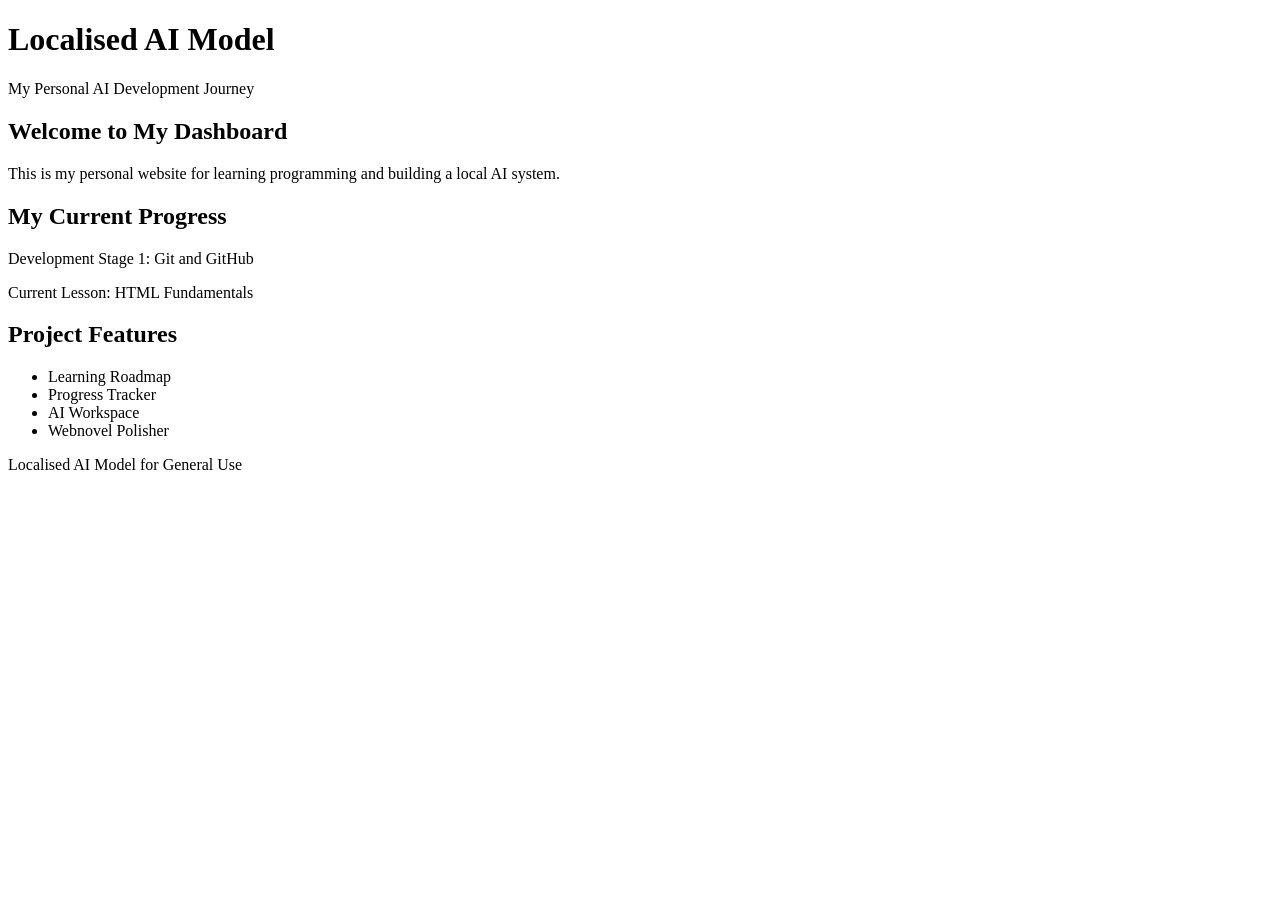
==== index.html @ 41b8c918 "Create index.html" ====
<!DOCTYPE html>
<html lang="en">

<head>
    <meta charset="UTF-8">
    <meta name="viewport"
          content="width=device-width, initial-scale=1.0">

    <title>Localised AI Dashboard</title>
</head>

<body>

    <header>
        <h1>Localised AI Model</h1>
        <p>My Personal AI Development Journey</p>
    </header>

    <main>
        <section>
            <h2>Welcome to My Dashboard</h2>
            <p>
                This is my personal website for learning
                programming and building a local AI system.
            </p>
        </section>

        <section>
            <h2>My Current Progress</h2>
            <p>Development Stage 1: Git and GitHub</p>
            <p>Current Lesson: HTML Fundamentals</p>
        </section>

        <section>
            <h2>Project Features</h2>
            <ul>
                <li>Learning Roadmap</li>
                <li>Progress Tracker</li>
                <li>AI Workspace</li>
                <li>Webnovel Polisher</li>
            </ul>
        </section>
    </main>

    <footer>
        <p>Localised AI Model for General Use</p>
    </footer>

</body>
</html>
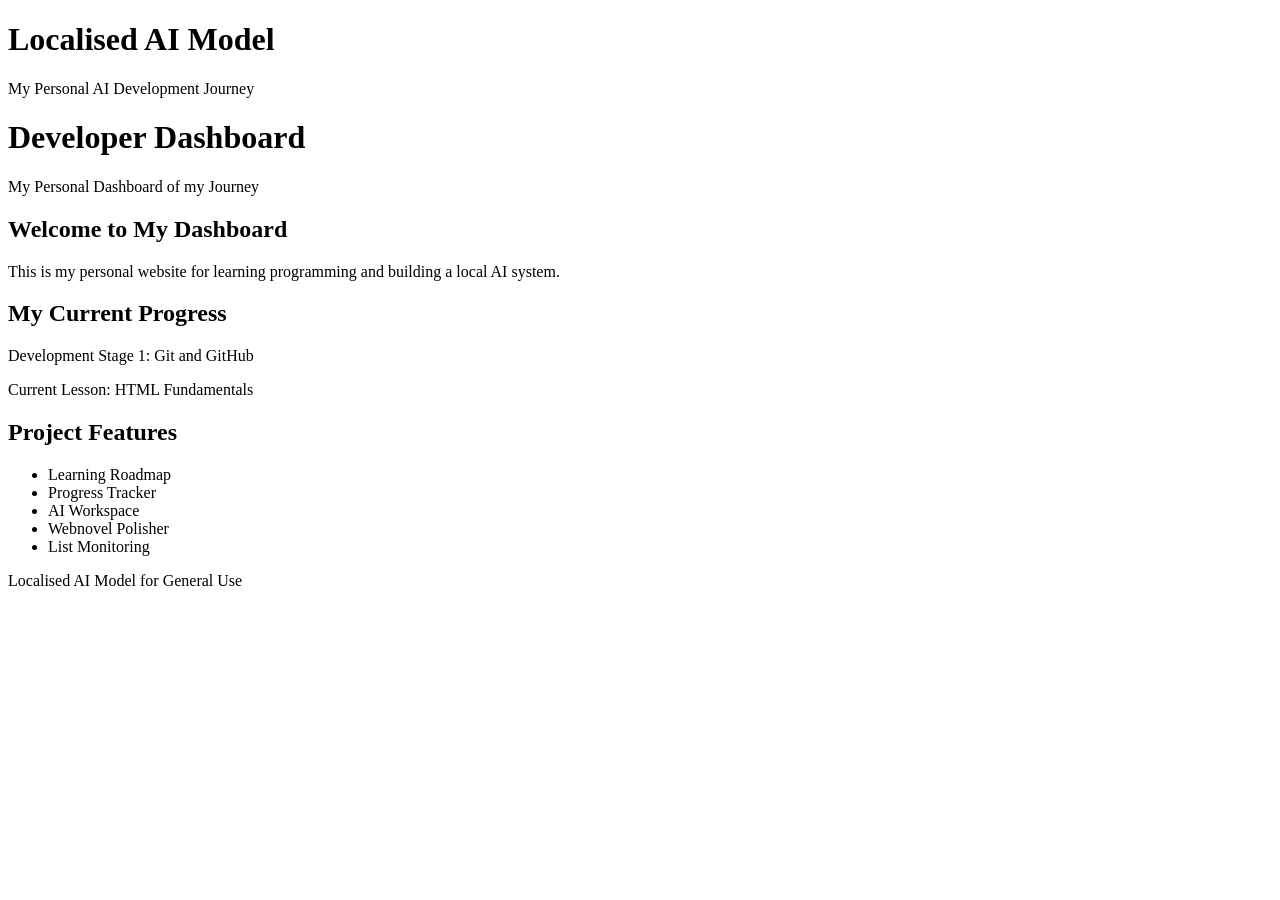
==== commit e7488573: "Personalized Homepage" ====
--- a/index.html
+++ b/index.html
@@ -15,6 +15,11 @@
     <header>
         <h1>Localised AI Model</h1>
         <p>My Personal AI Development Journey</p>
+    </header>
+
+    <header>
+        <h1>Developer Dashboard</h1>
+        <p>My Personal Dashboard of my Journey</p>
     </header>
 
     <main>
@@ -39,6 +44,7 @@
                 <li>Progress Tracker</li>
                 <li>AI Workspace</li>
                 <li>Webnovel Polisher</li>
+                <li>List Monitoring</li>
             </ul>
         </section>
     </main>
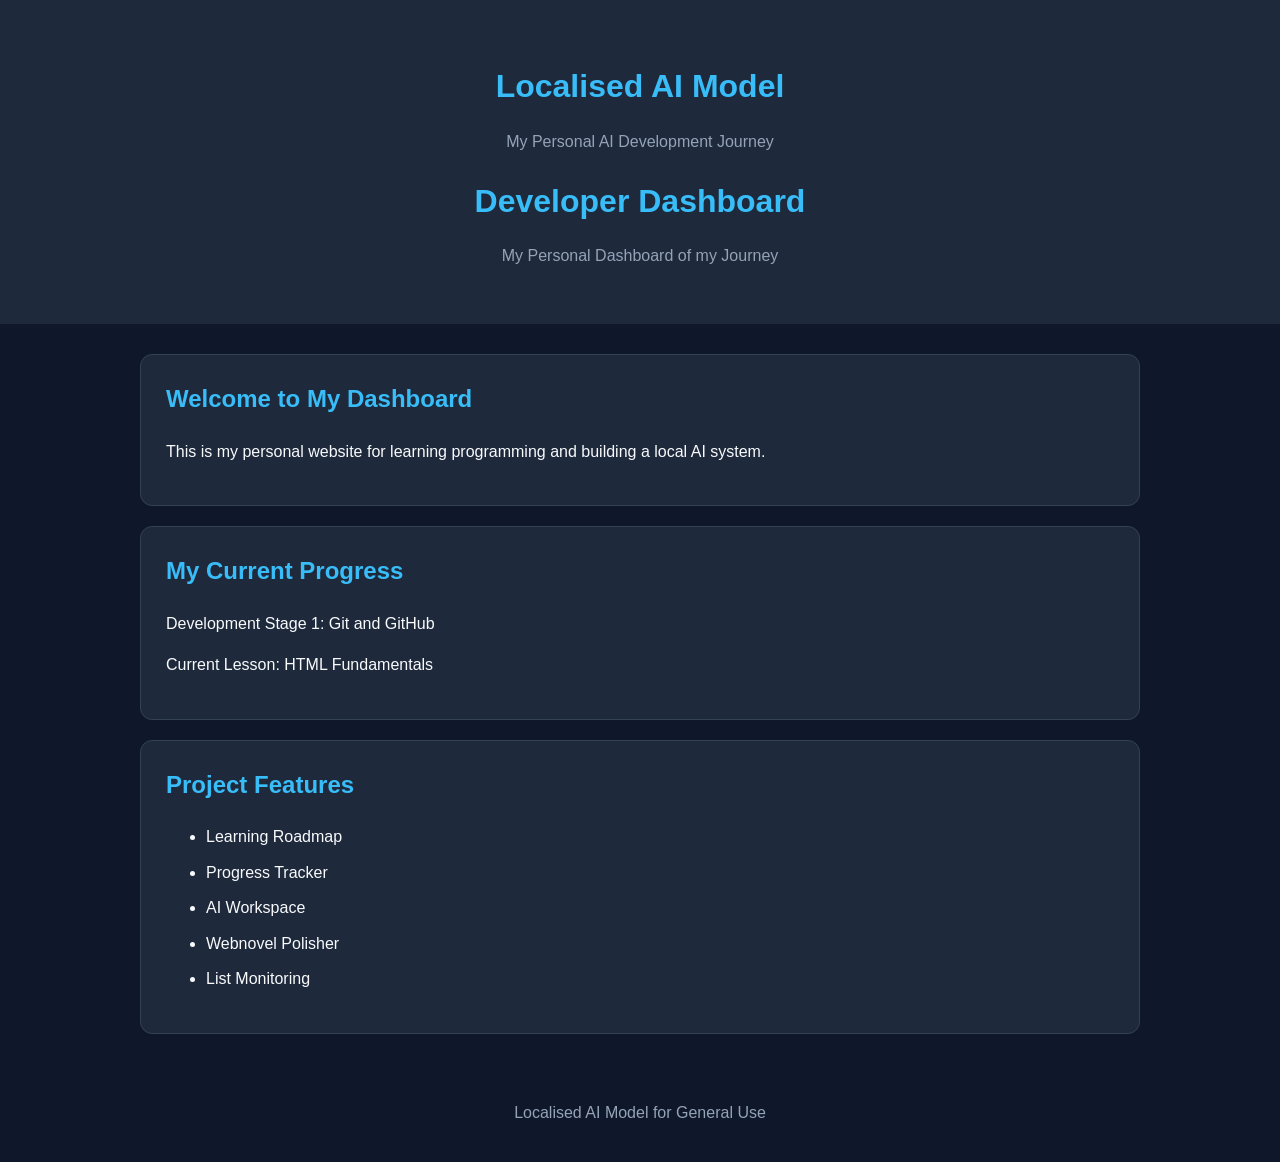
==== commit 06238828: "feat: connect dashboard to stylesheet" ====
--- a/index.html
+++ b/index.html
@@ -1,7 +1,7 @@
 
 <!DOCTYPE html>
 <html lang="en">
-
+<link rel="stylesheet" href="static/css/style.css">
 <head>
     <meta charset="UTF-8">
     <meta name="viewport"
@@ -15,13 +15,10 @@
     <header>
         <h1>Localised AI Model</h1>
         <p>My Personal AI Development Journey</p>
-    </header>
-
-    <header>
         <h1>Developer Dashboard</h1>
         <p>My Personal Dashboard of my Journey</p>
     </header>
-
+    
     <main>
         <section>
             <h2>Welcome to My Dashboard</h2>
--- a/static/css/style.css
+++ b/static/css/style.css
@@ -0,0 +1,78 @@
+
+/* Mini Memory - Main Stylesheet */
+
+/* 1. Global page styling */
+body {
+    margin: 0;
+    padding: 0;
+    background-color: #0f172a;
+    color: #f8fafc;
+    font-family: Arial, sans-serif;
+    line-height: 1.6;
+}
+
+/* 2. Main page header */
+header {
+    background-color: #1e293b;
+    text-align: center;
+    padding: 40px 20px;
+}
+
+header h1 {
+    color: #38bdf8;
+    margin-bottom: 10px;
+}
+
+header p {
+    color: #94a3b8;
+}
+
+/* 3. Main content area */
+main {
+    max-width: 1000px;
+    margin: 30px auto;
+    padding: 0 20px;
+}
+
+/* 4. Dashboard sections */
+section {
+    background-color: #1e293b;
+    padding: 25px;
+    margin-bottom: 20px;
+    border-radius: 12px;
+    border: 1px solid #334155;
+}
+
+/* 5. Section headings */
+section h2 {
+    color: #38bdf8;
+    margin-top: 0;
+}
+
+/* 6. Feature list */
+li {
+    margin-bottom: 10px;
+}
+
+/* 7. Footer */
+footer {
+    text-align: center;
+    color: #94a3b8;
+    padding: 20px;
+}
+
+/* 8. Mobile adjustments */
+@media (max-width: 600px) {
+    header {
+        padding: 25px 15px;
+    }
+
+    main {
+        margin: 15px auto;
+        padding: 0 12px;
+    }
+
+    section {
+        padding: 18px;
+    }
+}
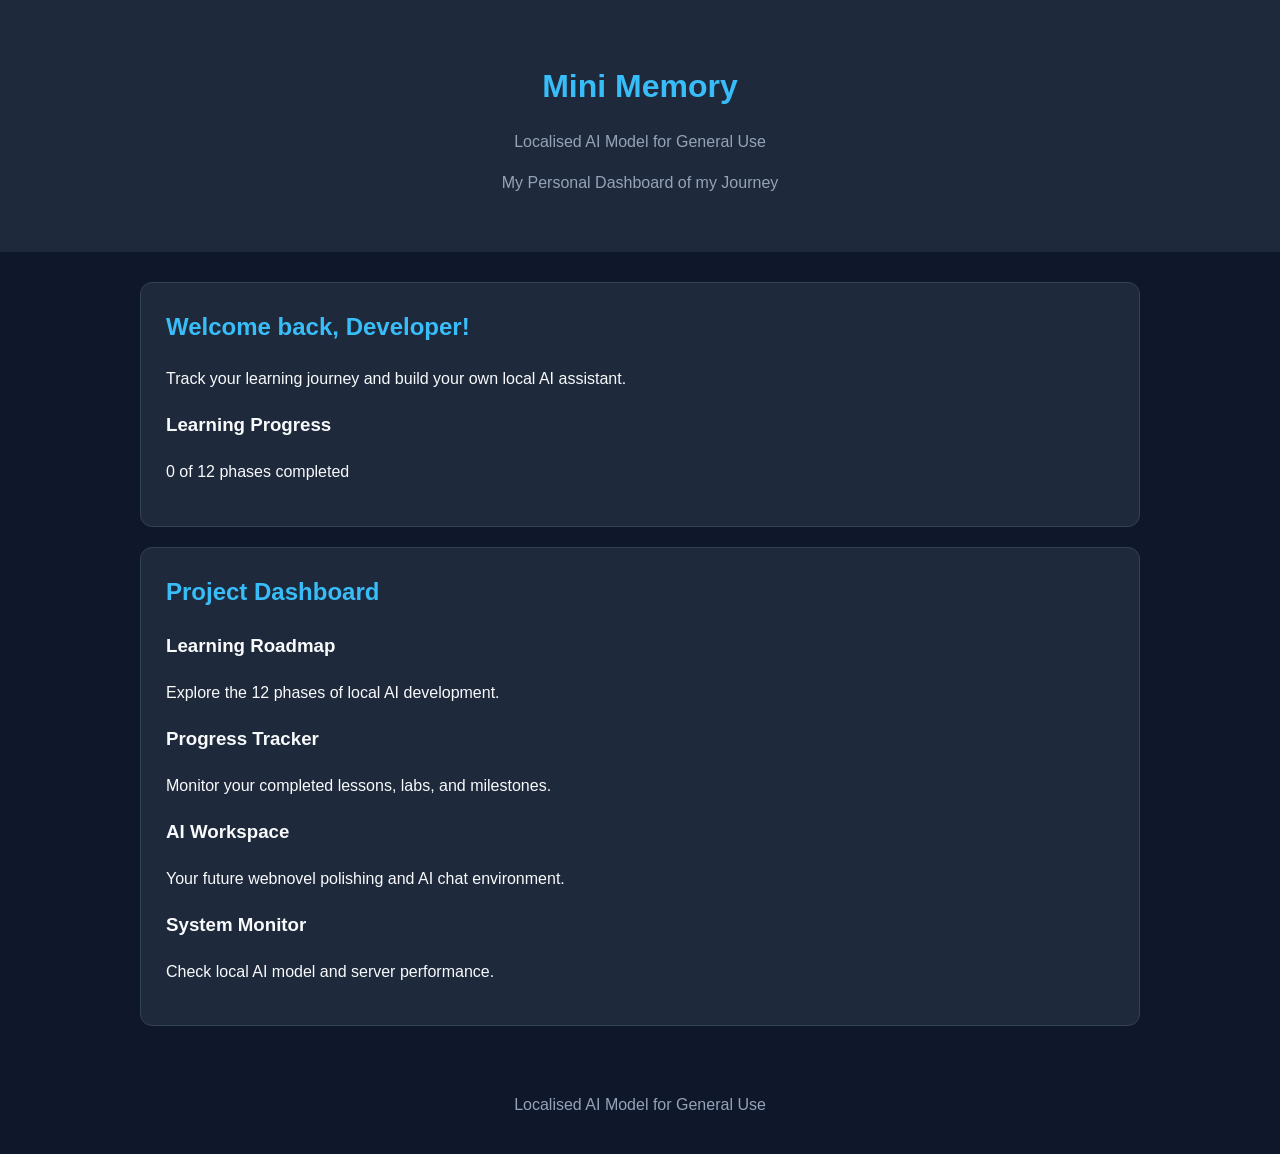
==== commit be99acb3: "Added class, sections," ====
--- a/index.html
+++ b/index.html
@@ -1,50 +1,84 @@
 
 <!DOCTYPE html>
 <html lang="en">
-<link rel="stylesheet" href="static/css/style.css">
 <head>
     <meta charset="UTF-8">
     <meta name="viewport"
           content="width=device-width, initial-scale=1.0">
 
-    <title>Localised AI Dashboard</title>
+    <title>Mini Memory Dashboard</title>
+    <link rel="stylesheet" href="static/css/style.css">
 </head>
 
 <body>
-
+    
     <header>
-        <h1>Localised AI Model</h1>
-        <p>My Personal AI Development Journey</p>
-        <h1>Developer Dashboard</h1>
+        <h1>Mini Memory</h1>
+        <p>Localised AI Model for General Use</p>
         <p>My Personal Dashboard of my Journey</p>
     </header>
     
     <main>
-        <section>
-            <h2>Welcome to My Dashboard</h2>
-            <p>
-                This is my personal website for learning
-                programming and building a local AI system.
-            </p>
-        </section>
 
-        <section>
-            <h2>My Current Progress</h2>
-            <p>Development Stage 1: Git and GitHub</p>
-            <p>Current Lesson: HTML Fundamentals</p>
-        </section>
+    <!-- Welcome Section -->
+    <section class="welcome-section">
+        <h2>Welcome back, Developer!</h2>
 
-        <section>
-            <h2>Project Features</h2>
-            <ul>
-                <li>Learning Roadmap</li>
-                <li>Progress Tracker</li>
-                <li>AI Workspace</li>
-                <li>Webnovel Polisher</li>
-                <li>List Monitoring</li>
-            </ul>
-        </section>
-    </main>
+        <p>
+            Track your learning journey and build
+            your own local AI assistant.
+        </p>
+
+        <h3>Learning Progress</h3>
+        <p>0 of 12 phases completed</p>
+
+        <div class="progress-bar">
+            <div class="progress-fill"></div>
+        </div>
+    </section>
+
+    <!-- Dashboard Features -->
+    <section class="features-section">
+        <h2>Project Dashboard</h2>
+
+        <div class="dashboard-grid">
+
+            <article class="dashboard-card">
+                <h3>Learning Roadmap</h3>
+                <p>
+                    Explore the 12 phases of
+                    local AI development.
+                </p>
+            </article>
+
+            <article class="dashboard-card">
+                <h3>Progress Tracker</h3>
+                <p>
+                    Monitor your completed lessons,
+                    labs, and milestones.
+                </p>
+            </article>
+
+            <article class="dashboard-card">
+                <h3>AI Workspace</h3>
+                <p>
+                    Your future webnovel polishing
+                    and AI chat environment.
+                </p>
+            </article>
+
+            <article class="dashboard-card">
+                <h3>System Monitor</h3>
+                <p>
+                    Check local AI model and
+                    server performance.
+                </p>
+            </article>
+
+        </div>
+    </section>
+
+</main>
 
     <footer>
         <p>Localised AI Model for General Use</p>
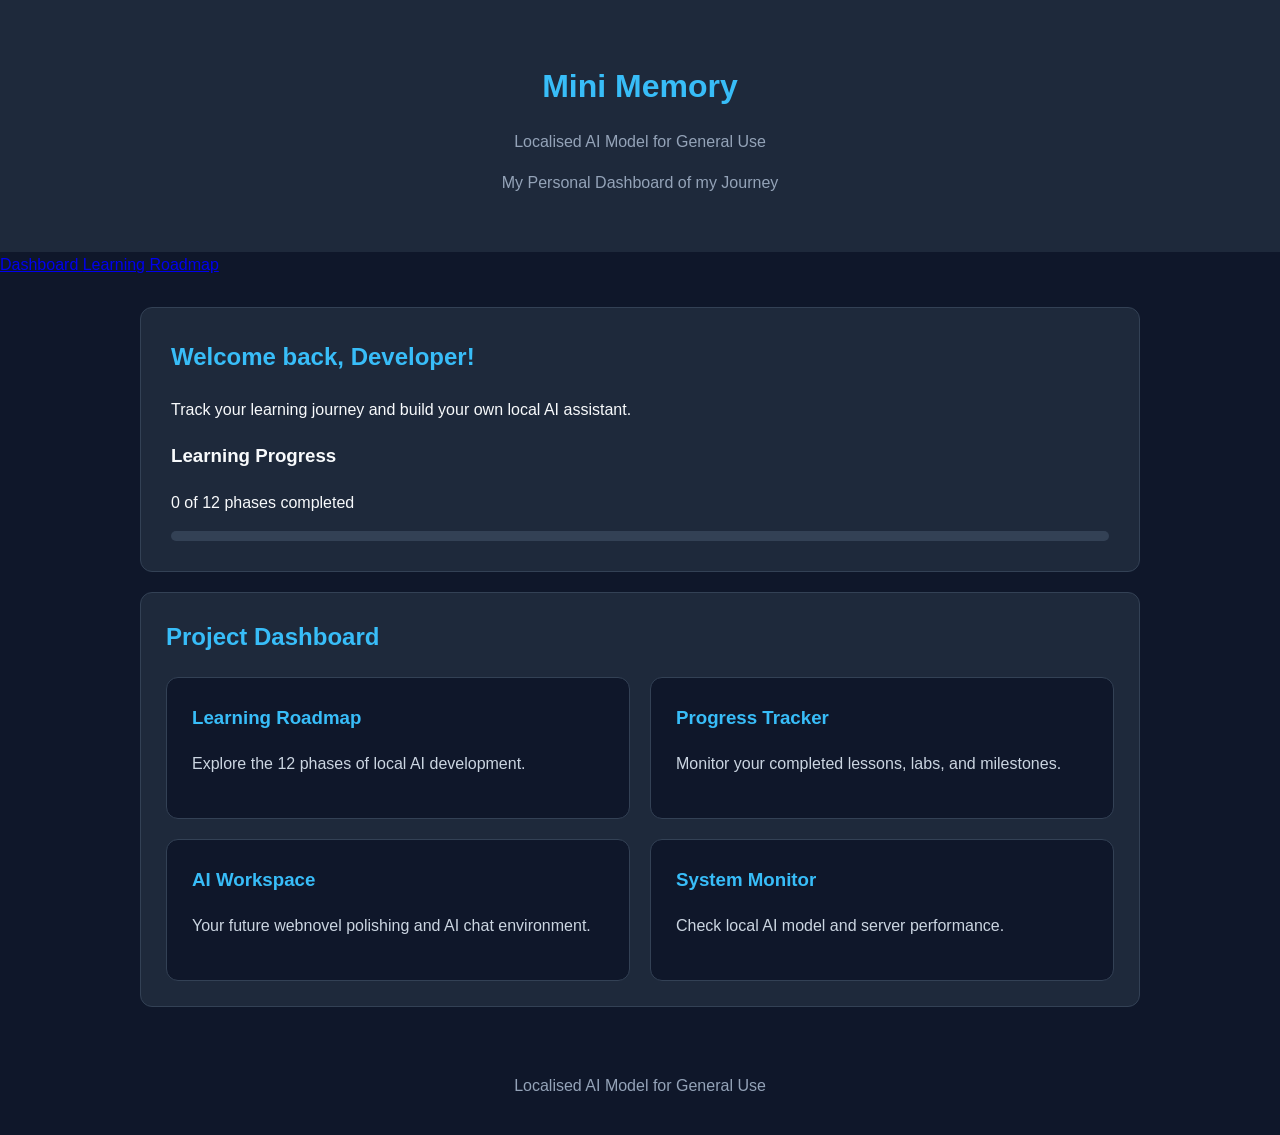
==== commit 4124bfd2: "Update reference links" ====
--- a/index.html
+++ b/index.html
@@ -17,6 +17,17 @@
         <p>Localised AI Model for General Use</p>
         <p>My Personal Dashboard of my Journey</p>
     </header>
+
+    <!-- Main Navigation -->
+    <nav class="navbar" aria-label="Main navigation">
+        <a href="index.html" class="nav-link active">
+            Dashboard
+        </a>
+    
+        <a href="roadmap.html" class="nav-link">
+            Learning Roadmap
+        </a>
+    </nav>
     
     <main>
 
--- a/static/css/style.css
+++ b/static/css/style.css
@@ -76,3 +76,59 @@
         padding: 18px;
     }
 }
+
+/* 9. Welcome section */
+.welcome-section {
+    background-color: #1e293b;
+    padding: 30px;
+    border-radius: 12px;
+}
+
+.progress-bar {
+    background-color: #334155;
+    height: 10px;
+    border-radius: 10px;
+    overflow: hidden;
+}
+
+.progress-fill {
+    background-color: #38bdf8;
+    width: 0%;
+    height: 100%;
+}
+
+/* 10. Dashboard grid */
+.dashboard-grid {
+    display: grid;
+    grid-template-columns: repeat(2, 1fr);
+    gap: 20px;
+}
+
+/* 11. Dashboard cards */
+.dashboard-card {
+    background-color: #0f172a;
+    padding: 25px;
+    border-radius: 12px;
+    border: 1px solid #334155;
+}
+
+.dashboard-card h3 {
+    color: #38bdf8;
+    margin-top: 0;
+}
+
+.dashboard-card p {
+    color: #cbd5e1;
+}
+
+/* 12. Mobile responsiveness */
+@media (max-width: 600px) {
+    .dashboard-grid {
+        grid-template-columns: 1fr;
+    }
+
+    .welcome-section,
+    .dashboard-card {
+        padding: 18px;
+    }
+}
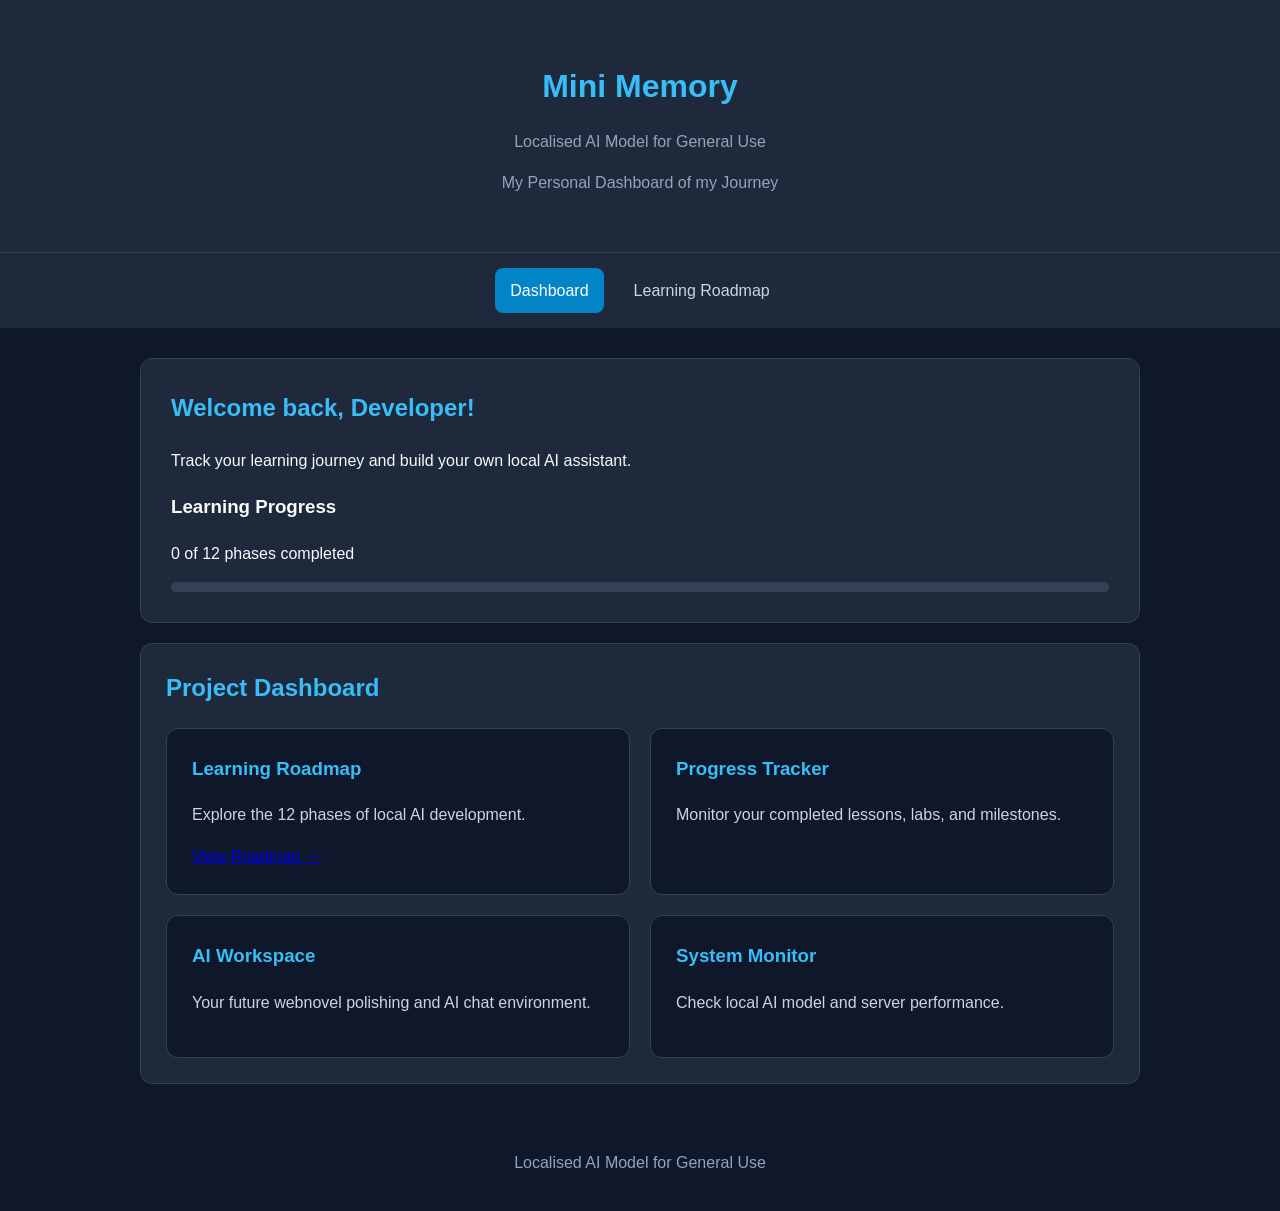
==== commit 2bad5ceb: "added viewroadmap link" ====
--- a/index.html
+++ b/index.html
@@ -60,6 +60,10 @@
                     Explore the 12 phases of
                     local AI development.
                 </p>
+            <a href="roadmap.html" class="card-link">
+                View Roadmap →
+            </a>
+            
             </article>
 
             <article class="dashboard-card">
--- a/static/css/style.css
+++ b/static/css/style.css
@@ -132,3 +132,49 @@
         padding: 18px;
     }
 }
+
+/* 13. Main Navigation */
+.navbar {
+    display: flex;
+    justify-content: center;
+    gap: 15px;
+    padding: 15px;
+    background-color: #1e293b;
+    border-top: 1px solid #334155;
+}
+
+.nav-link {
+    color: #cbd5e1;
+    text-decoration: none;
+    padding: 10px 15px;
+    border-radius: 8px;
+    transition: background-color 0.2s;
+}
+
+.nav-link:hover {
+    background-color: #334155;
+    color: #ffffff;
+}
+
+.nav-link.active {
+    background-color: #0284c7;
+    color: #ffffff;
+}
+
+.nav-link:focus-visible {
+    outline: 2px solid #38bdf8;
+    outline-offset: 3px;
+}
+
+/* 14. Mobile Navigation */
+@media (max-width: 600px) {
+    .navbar {
+        flex-wrap: wrap;
+        gap: 8px;
+    }
+
+    .nav-link {
+        padding: 8px 12px;
+        font-size: 14px;
+    }
+}
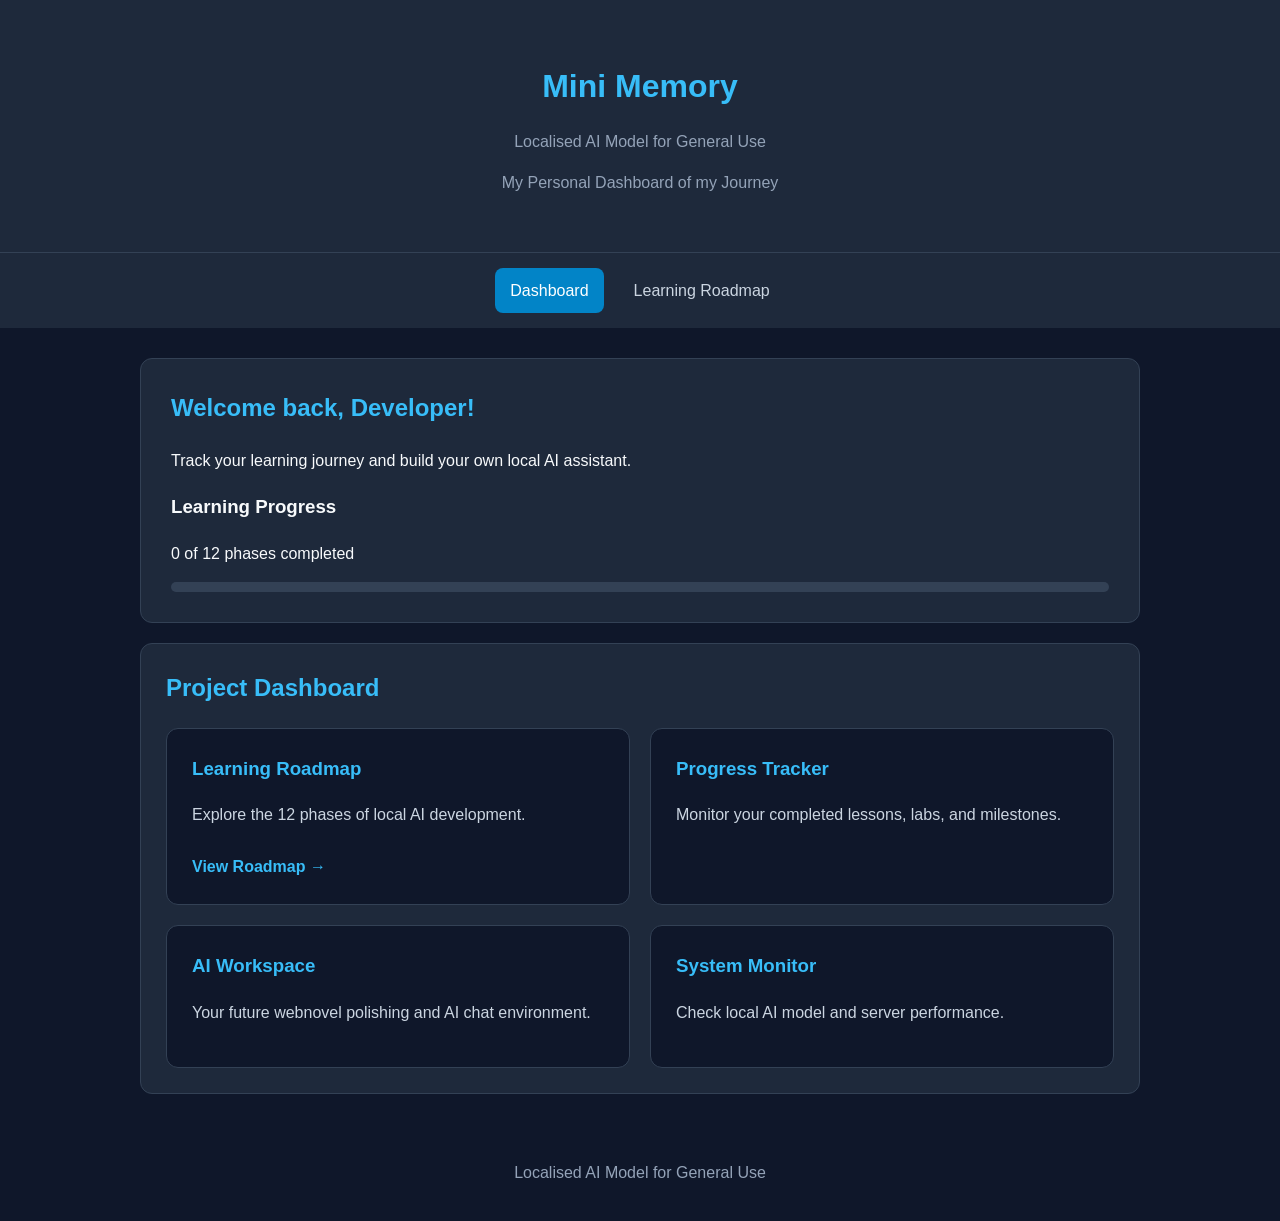
==== commit 7bca8c67: "Update dashboard" ====
--- a/index.html
+++ b/index.html
@@ -20,7 +20,9 @@
 
     <!-- Main Navigation -->
     <nav class="navbar" aria-label="Main navigation">
-        <a href="index.html" class="nav-link active">
+        <a href="index.html"
+           class="nav-link active"
+           aria-current="page">
             Dashboard
         </a>
     
--- a/static/css/style.css
+++ b/static/css/style.css
@@ -178,3 +178,20 @@
         font-size: 14px;
     }
 }
+/* 15. Dashboard Card Links */
+.card-link {
+    display: inline-block;
+    margin-top: 10px;
+    color: #38bdf8;
+    text-decoration: none;
+    font-weight: bold;
+}
+
+.card-link:hover {
+    text-decoration: underline;
+}
+
+.card-link:focus-visible {
+    outline: 2px solid #38bdf8;
+    outline-offset: 4px;
+}
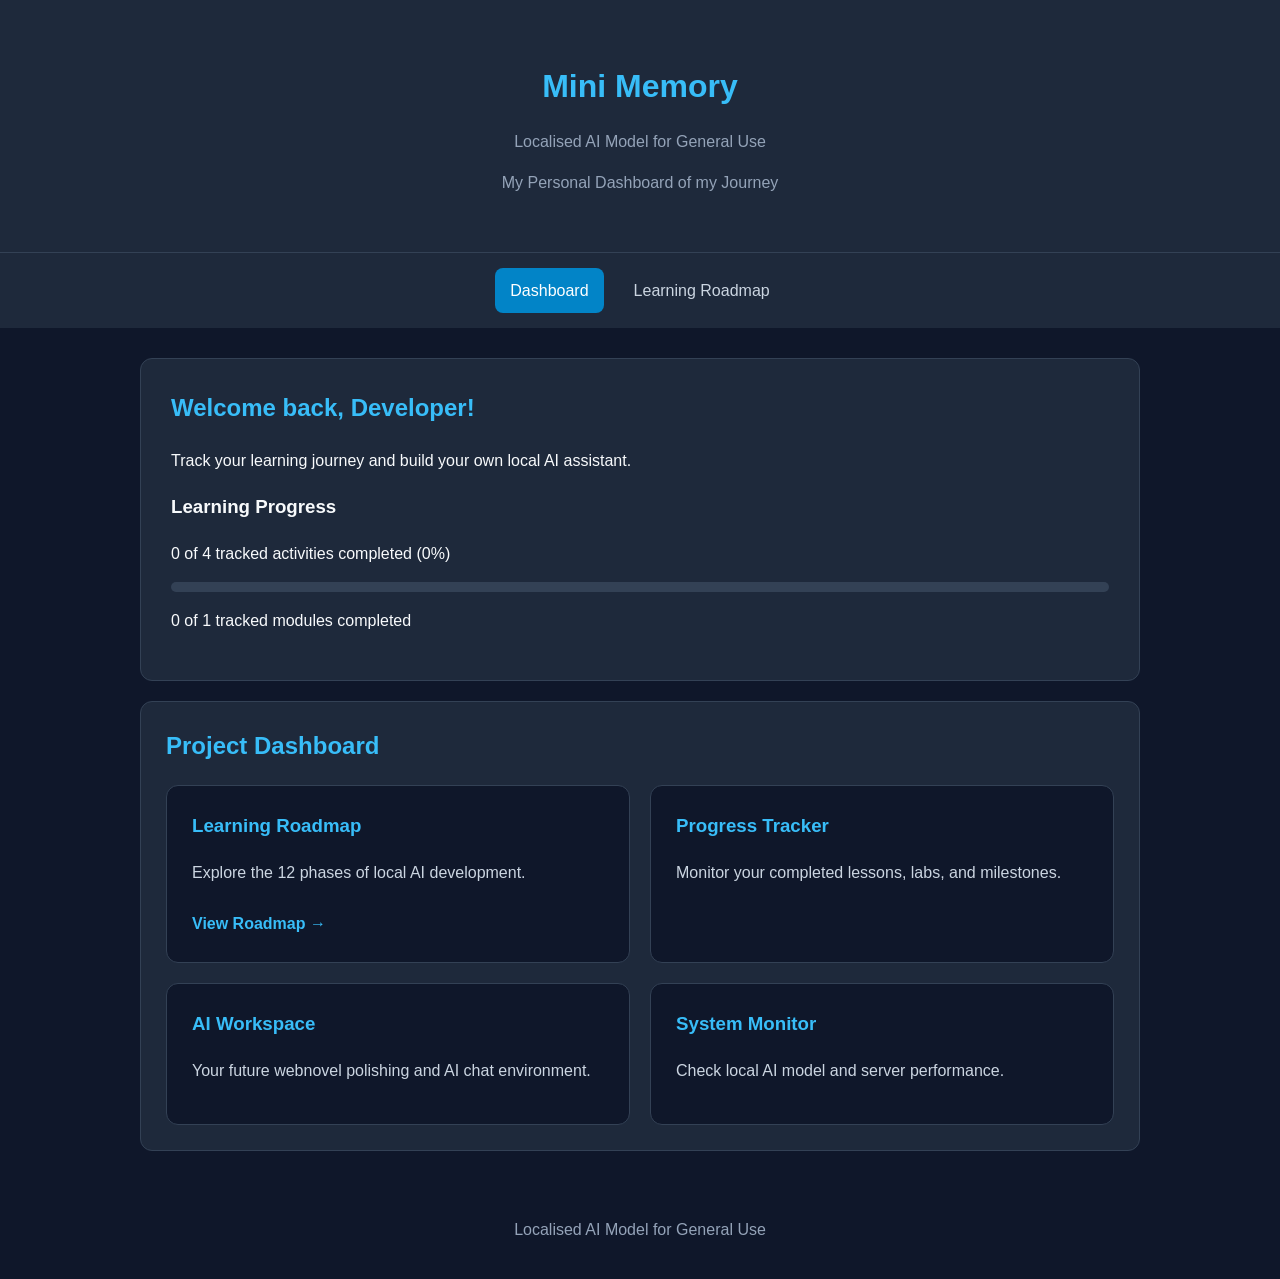
==== commit 174ca09e: "feat: display saved learning progress on dashboard" ====
--- a/index.html
+++ b/index.html
@@ -43,11 +43,26 @@
         </p>
 
         <h3>Learning Progress</h3>
-        <p>0 of 12 phases completed</p>
 
-        <div class="progress-bar">
-            <div class="progress-fill"></div>
+        <p id="dashboard-progress">
+            Loading learning progress...
+        </p>
+
+        <div class="progress-bar"
+            role="progressbar"
+            aria-label="Tracked learning activities"
+            aria-valuemin="0"
+            aria-valuemax="100"
+            aria-valuenow="0"
+            id="dashboard-progressbar">
+
+            <div class="progress-fill"
+                id="dashboard-progress-fill"></div>
         </div>
+
+        <p id="dashboard-module-status">
+            Loading module status...
+        </p>
     </section>
 
     <!-- Dashboard Features -->
@@ -100,6 +115,9 @@
     <footer>
         <p>Localised AI Model for General Use</p>
     </footer>
+<script src="static/js/progress.js" defer></script>
+<script src="static/js/lesson-data.js" defer></script>
+<script src="static/js/dashboard.js" defer></script>
 
 </body>
 </html>
--- a/static/css/style.css
+++ b/static/css/style.css
@@ -195,3 +195,167 @@
     outline: 2px solid #38bdf8;
     outline-offset: 4px;
 }
+
+/* 16. Interactive Lesson Progress */
+.lesson-progress {
+    margin-top: 25px;
+    padding: 20px;
+    border-radius: 10px;
+    background-color: #0f172a;
+    border: 1px solid #334155;
+}
+
+.lesson-progress button {
+    background-color: #0284c7;
+    color: white;
+    border: none;
+    border-radius: 8px;
+    padding: 12px 18px;
+    font-size: 15px;
+    cursor: pointer;
+}
+
+.lesson-progress button:hover {
+    background-color: #0369a1;
+}
+
+.lesson-progress button:focus-visible {
+    outline: 2px solid #38bdf8;
+    outline-offset: 3px;
+}
+
+
+/* 17. Lesson Checklist */
+.lesson-list {
+    display: flex;
+    flex-direction: column;
+    gap: 12px;
+    margin-top: 20px;
+}
+
+.lesson-list label {
+    display: flex;
+    align-items: center;
+    gap: 12px;
+    background-color: #1e293b;
+    padding: 14px;
+    border-radius: 8px;
+    cursor: pointer;
+}
+
+.lesson-checkbox {
+    width: 18px;
+    height: 18px;
+    accent-color: #38bdf8;
+    cursor: pointer;
+}
+
+
+/* 18. Generated Roadmap Cards */
+#roadmap-container {
+    display: grid;
+    grid-template-columns: repeat(2, minmax(0, 1fr));
+    gap: 20px;
+    margin-top: 20px;
+}
+
+.phase-card {
+    background-color: #0f172a;
+    border: 1px solid #334155;
+    border-radius: 12px;
+    padding: 20px;
+}
+
+.phase-card h3 {
+    color: #38bdf8;
+    margin-top: 0;
+}
+
+.phase-card li {
+    color: #cbd5e1;
+    margin-bottom: 8px;
+}
+
+@media (max-width: 600px) {
+    #roadmap-container {
+        grid-template-columns: 1fr;
+    }
+}
+
+
+/* 19. Expandable Roadmap Cards */
+.phase-card summary {
+    color: #38bdf8;
+    font-size: 17px;
+    font-weight: bold;
+    cursor: pointer;
+    padding: 5px;
+}
+
+.phase-card summary:hover {
+    color: #7dd3fc;
+}
+
+.phase-card summary:focus-visible {
+    outline: 2px solid #38bdf8;
+    outline-offset: 4px;
+}
+
+.phase-card[open] {
+    border-color: #38bdf8;
+}
+
+.phase-card ul {
+    margin-top: 20px;
+    padding-left: 25px;
+}
+
+
+/* 20. Lesson Structure Preview */
+.module-card {
+    background-color: #0f172a;
+    border: 1px solid #334155;
+    border-radius: 10px;
+    padding: 20px;
+    margin-top: 15px;
+}
+
+.module-card h4 {
+    color: #38bdf8;
+    margin-top: 0;
+}
+
+.module-card ul {
+    padding-left: 25px;
+}
+
+.module-card li {
+    color: #cbd5e1;
+    margin-bottom: 10px;
+}
+
+
+/* 21. Dynamic Lesson Progress */
+
+.module-card .progress-bar {
+    margin-bottom: 20px;
+}
+
+.module-card .lesson-list {
+    margin-top: 15px;
+}
+
+.module-card .lesson-list label:has(input:checked) {
+    border: 1px solid #22c55e;
+    background-color: #163b32;
+}
+
+.module-card .lesson-list input:checked + span {
+    color: #86efac;
+    text-decoration: line-through;
+}
+
+.module-card .lesson-checkbox {
+    flex-shrink: 0;
+}
+
